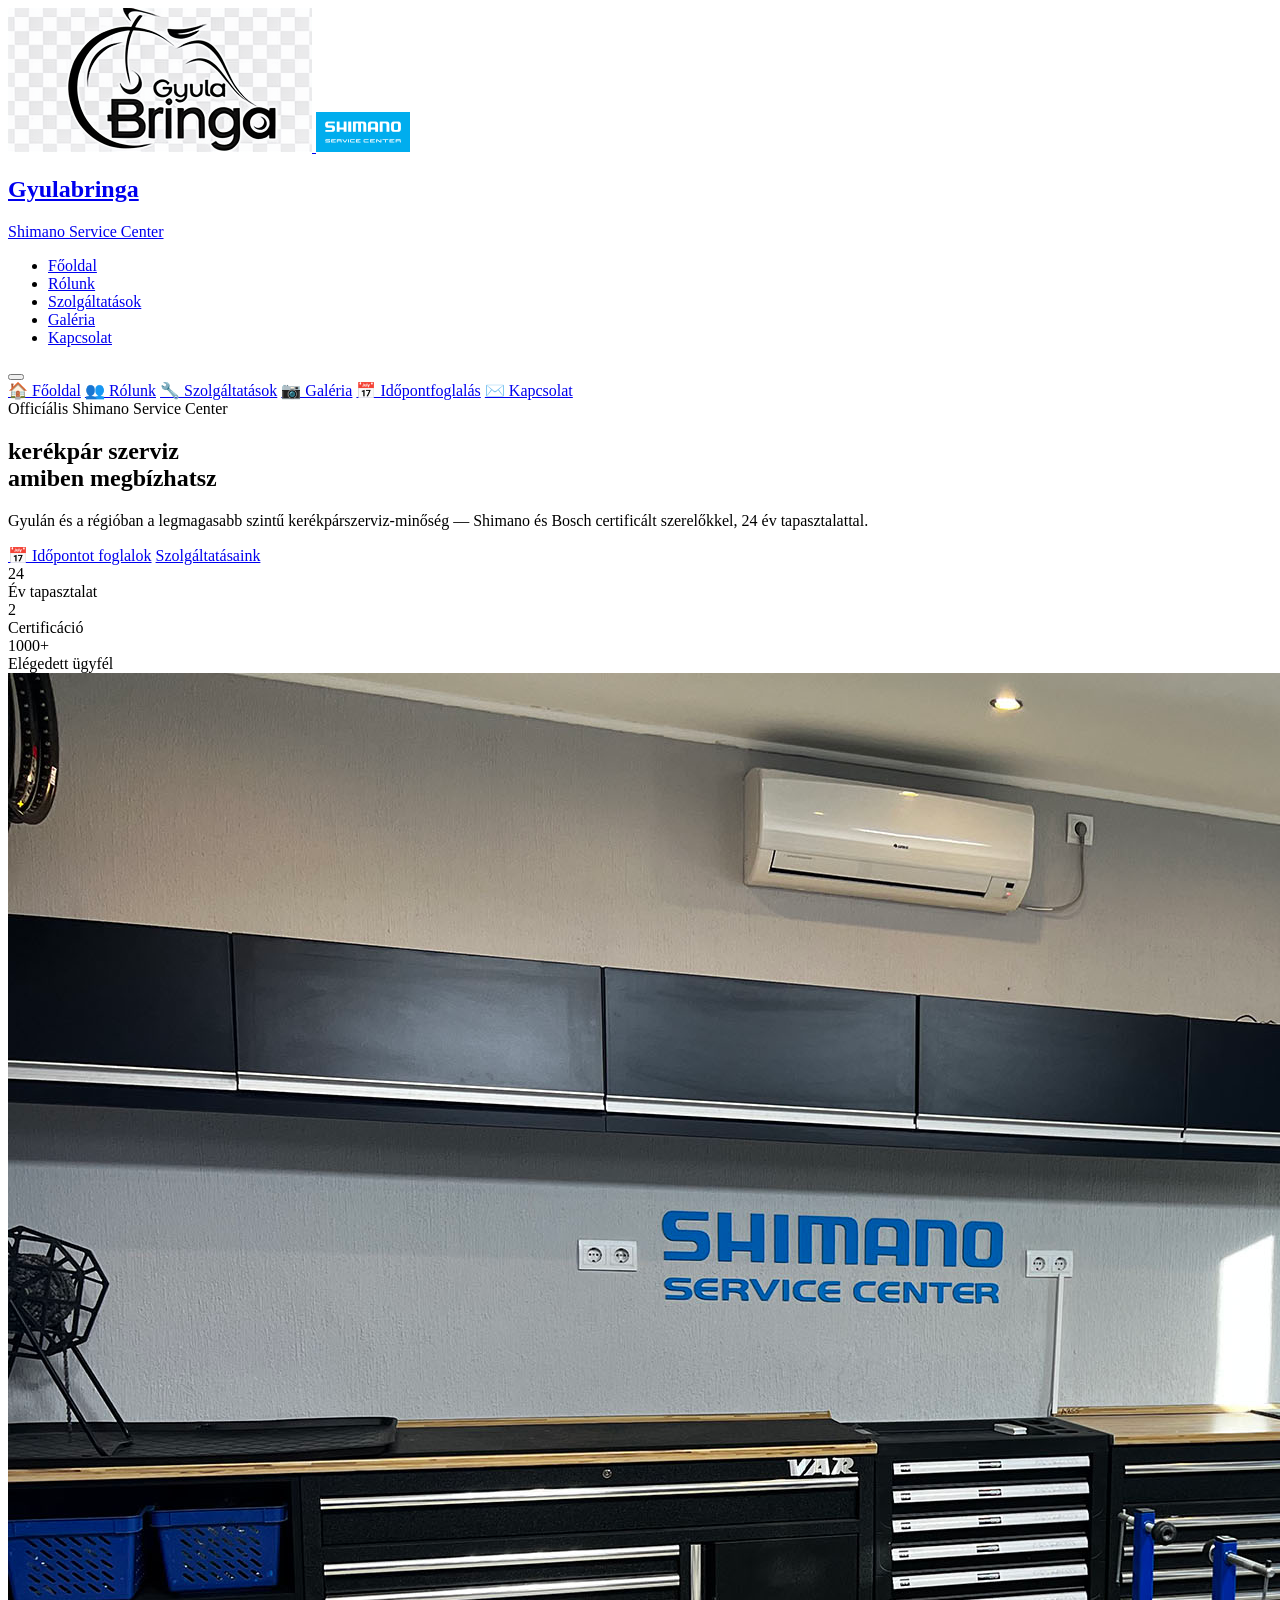
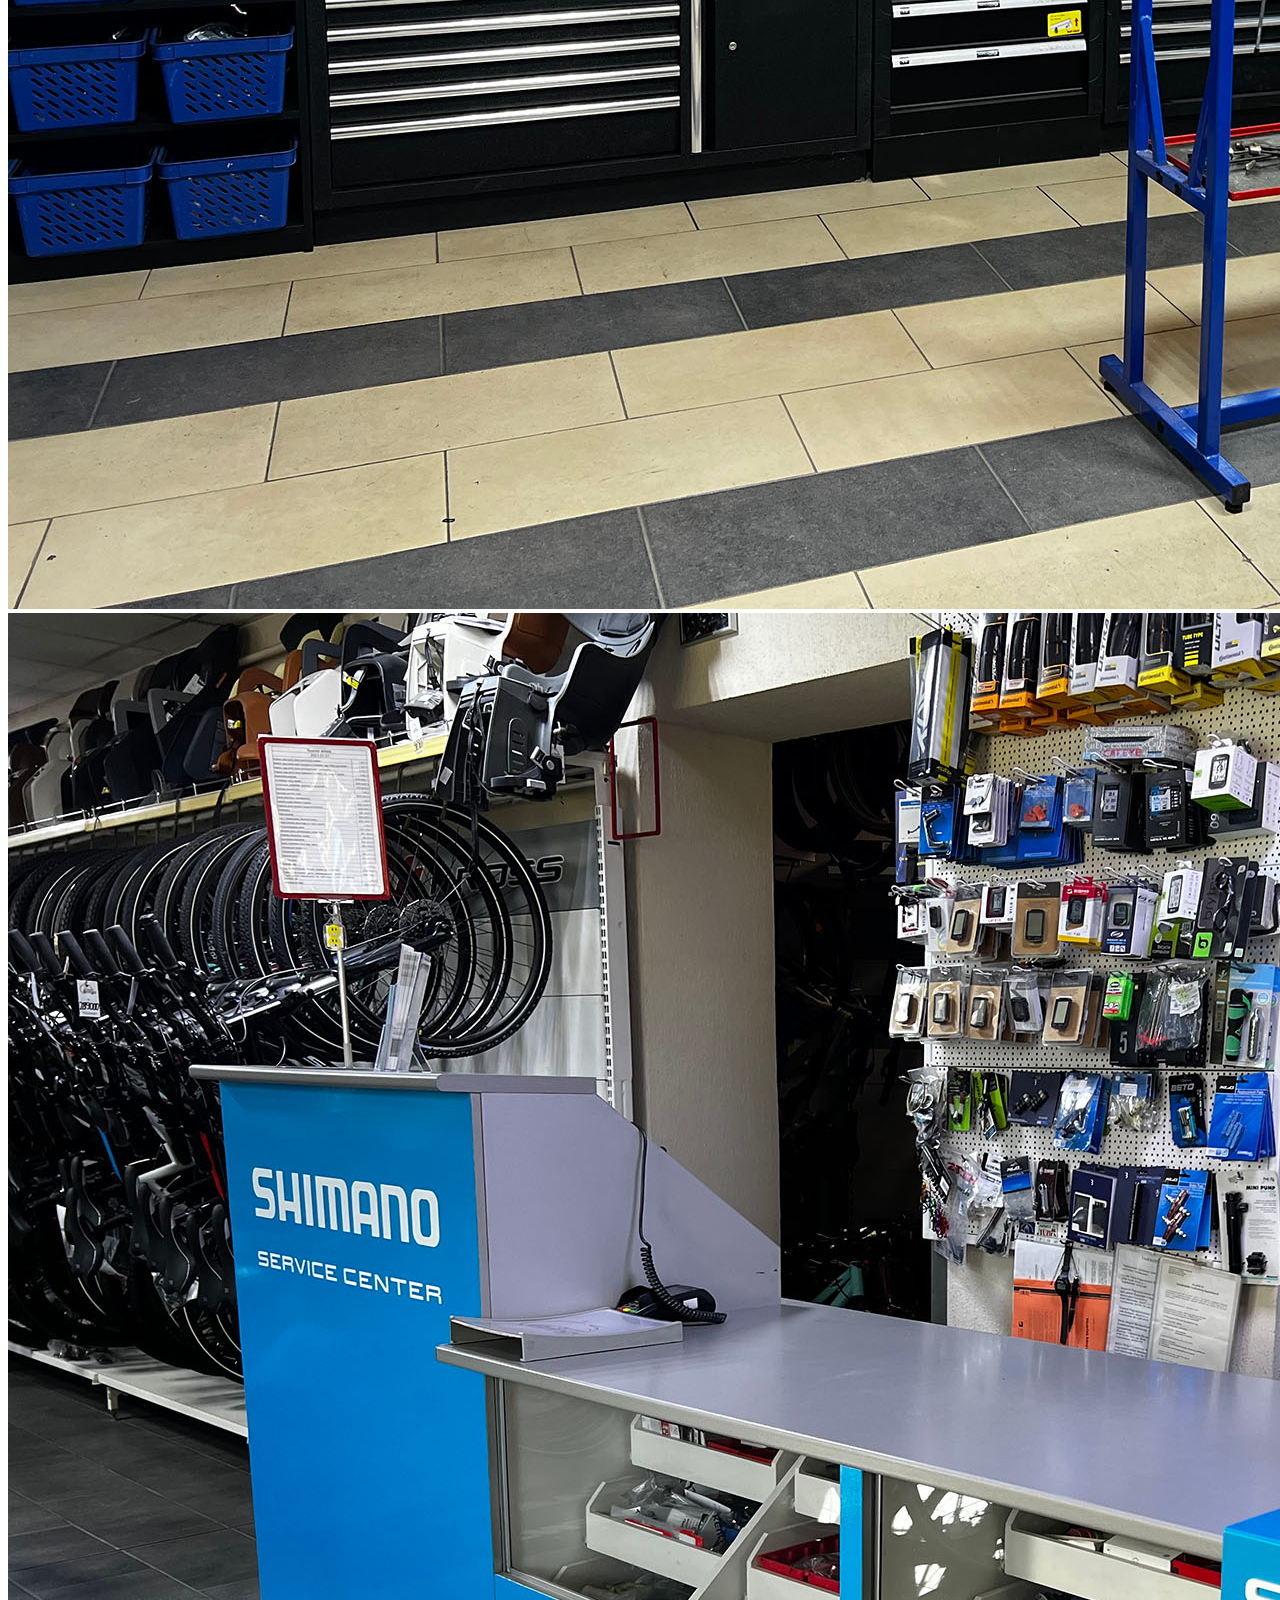
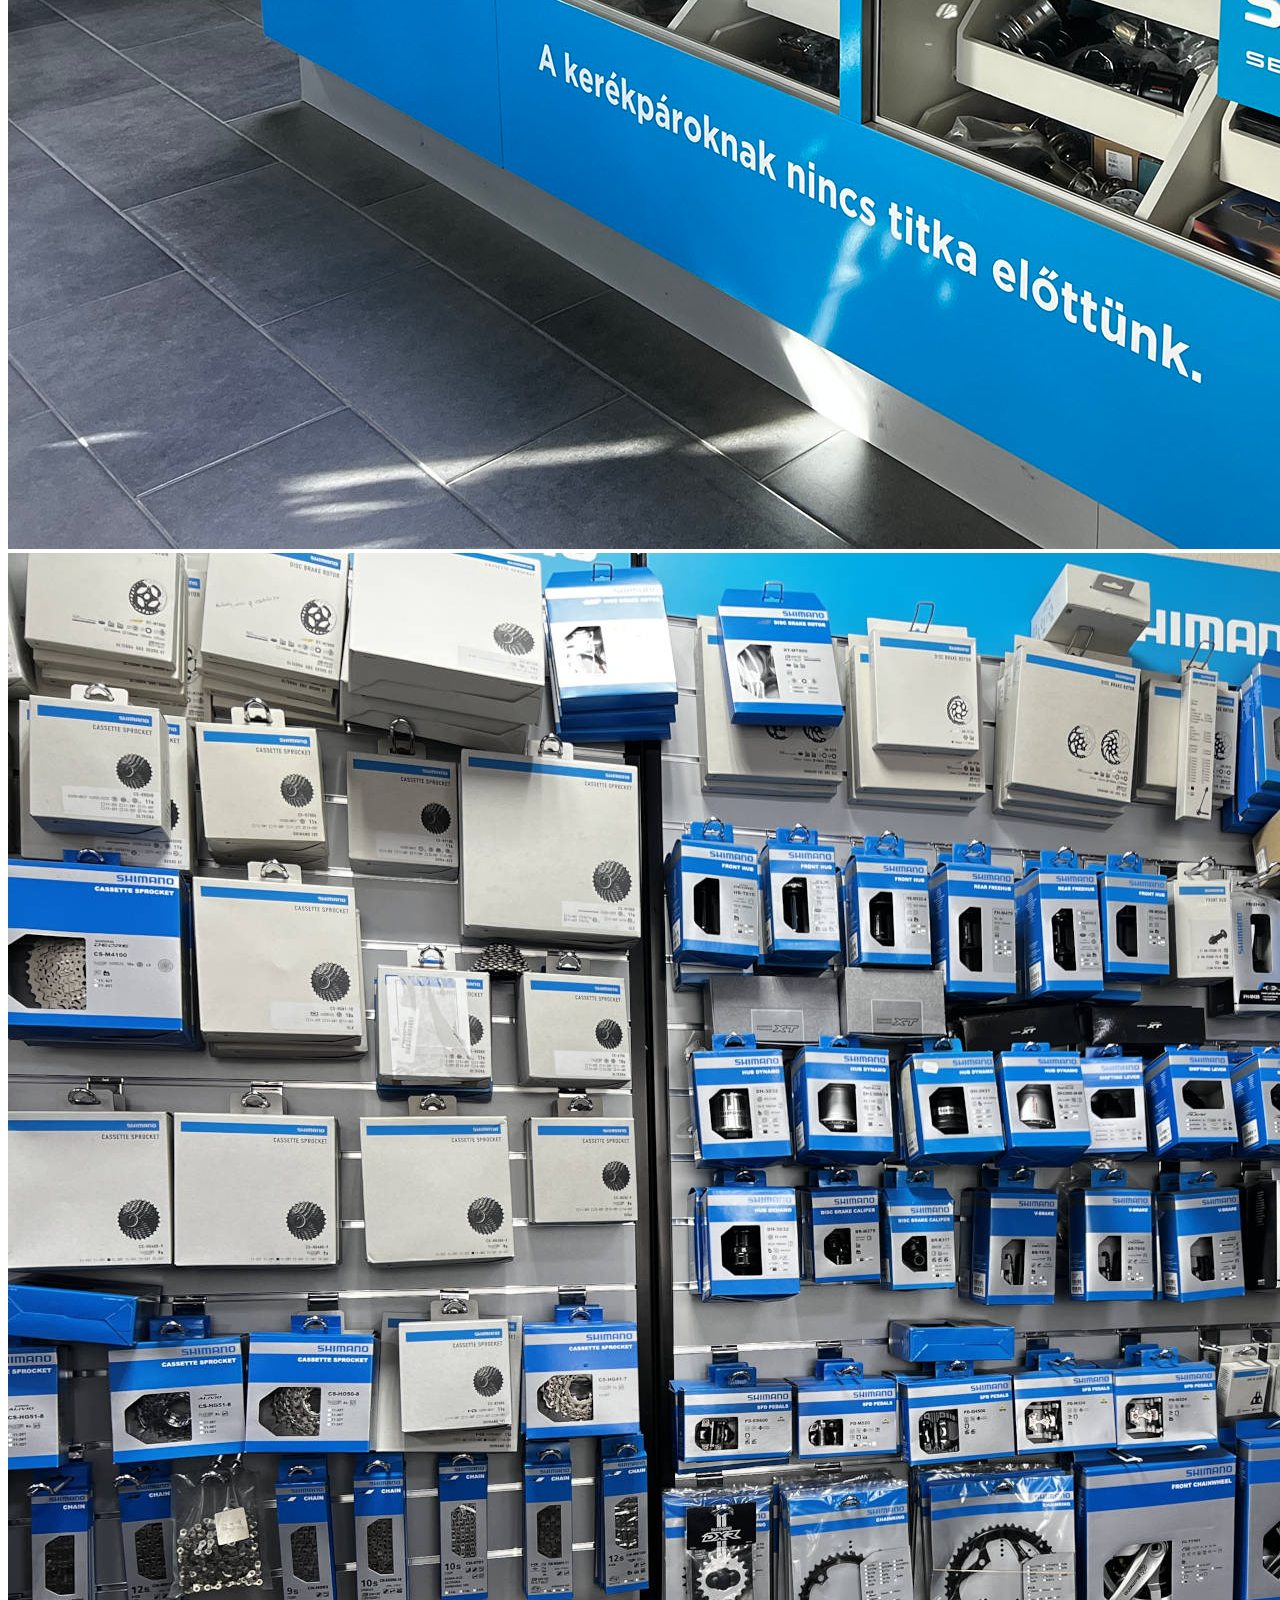
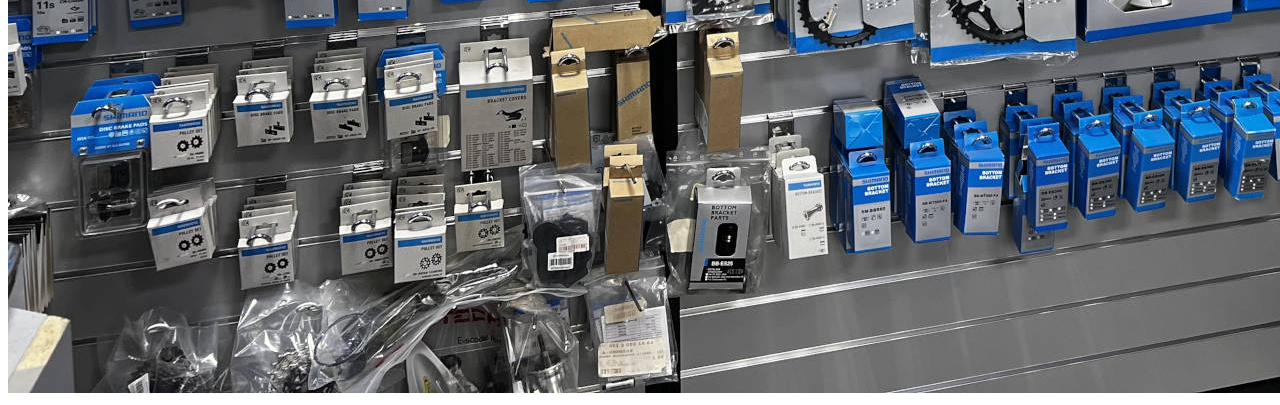
==== gyulabringa/index.html @ 87352075 "..." ====
<!DOCTYPE html>
<html lang="hu">
<head>
    <meta charset="UTF-8">
    <meta name="viewport" content="width=device-width, initial-scale=1.0">
    <meta name="description" content="GyulaBringa – Officíális Shimano Service Center Gyulán. Professzionális kerékpár szerviz, Bosch E-bike javítás, 24 év tapasztalattal.">
    <title>GyulaBringa - Shimano Service Center | Gyula</title>
    <link rel="stylesheet" href="css/style.css">
    <link rel="stylesheet" href="css/home.css"> 
</head>
<body data-page="fooldal">

  <!-- NAV -->
  <nav class="navbar">
    <div class="nav-inner">
      <a href="index.html" class="nav-logo">
        <div class="nav-logo-imgs">
          <img src="images/logo.png" alt="GyulaBringa logó">
          <img src="images/ssc_logo.png" alt="Shimano Service Center">
        </div>
        <div class="nav-logo-divider"></div>
        <div class="nav-logo-text">
          <h1>Gyulabringa</h1>
          <span>Shimano Service Center</span>
        </div>
      </a>
      <ul class="nav-links">
        <li><a href="index.html"          data-page="fooldal">Főoldal</a></li>
        <li><a href="pages/rolunk.html"   data-page="rolunk">Rólunk</a></li>
        <li><a href="pages/services.html" data-page="services">Szolgáltatások</a></li>
        <li><a href="pages/gallery.html"  data-page="gallery">Galéria</a></li>
        <li><a href="pages/contact.html"  data-page="contact" class="nav-cta">Kapcsolat</a></li>
      </ul>
      <button class="hamburger" id="hamburger" aria-label="Menü">
       <span></span><span></span><span></span>
      </button>
    </div>
  </nav>

  <div class="mobile-menu" id="mobile-menu">
    <a href="index.html"          data-page="fooldal">🏠 Főoldal</a>
    <a href="pages/rolunk.html"   data-page="rolunk">👥 Rólunk</a>
    <a href="pages/services.html" data-page="services">🔧 Szolgáltatások</a>
    <a href="pages/gallery.html"  data-page="gallery">📷 Galéria</a>
    <a href="pages/idopont.html"  data-page="idopont">📅 Időpontfoglalás</a>
    <a href="pages/contact.html"  data-page="contact">✉️ Kapcsolat</a>
  </div>

  <div class="page">

    <!-- HERO -->
    <section class="hero">
      <div class="hero-bg"></div>
      <div class="hero-overlay"></div>
      <div class="hero-inner">

        <div class="hero-left">
          <div class="hero-eyebrow">Officíális Shimano Service Center</div>
          <h1 class="hero-title">
            kerékpár szerviz<br>
            <span>amiben megbízhatsz</span>
          </h1>
          <p class="hero-desc">Gyulán és a régióban a legmagasabb szintű kerékpárszerviz-minőség 
            — Shimano és Bosch certificált szerelőkkel, 24 év tapasztalattal.
          </p>
          <div class="hero-btns">
          <a href="pages/idopont.html" class="btn btn-primary">📅 Időpontot foglalok</a>
          <a href="pages/services.html" class="btn btn-white">Szolgáltatásaink</a>
          </div>
          <div class="hero-stats">
            <div>
              <span class="hero-stat-n">24</span>
              <div class="hero-stat-1">Év tapasztalat</div>
            </div>
            <div>
              <span class="hero-stat-n">2</span>
              <div class="hero-stat-1">Certificáció</div>
            </div>
            <div>
              <span class="hero-stat-n">1000+</span>
              <div class="hero-stat-1">Elégedett ügyfél</div>
            </div>
          </div>
        </div>

        <div class="hero-right">
          <div class="hero-img-main">
            <img src="images/service_1.JPG" alt="Shimano Service Center műhely">
          </div>
          <div class="hero-img-row">
            <div class="hero-img-small">
              <img src="images/shop.JPG" alt="Shimano alkatrészfal">
            </div>
            <div class="hero-img-small">
              <img src="images/shimano_fal.JPG" alt="Shimano Service Center">
            </div>
          </div>
        </div>

      </div>
    </section>

    <!-- FUTÓ SZALAG -->
  </div>
    
</body>
</html>
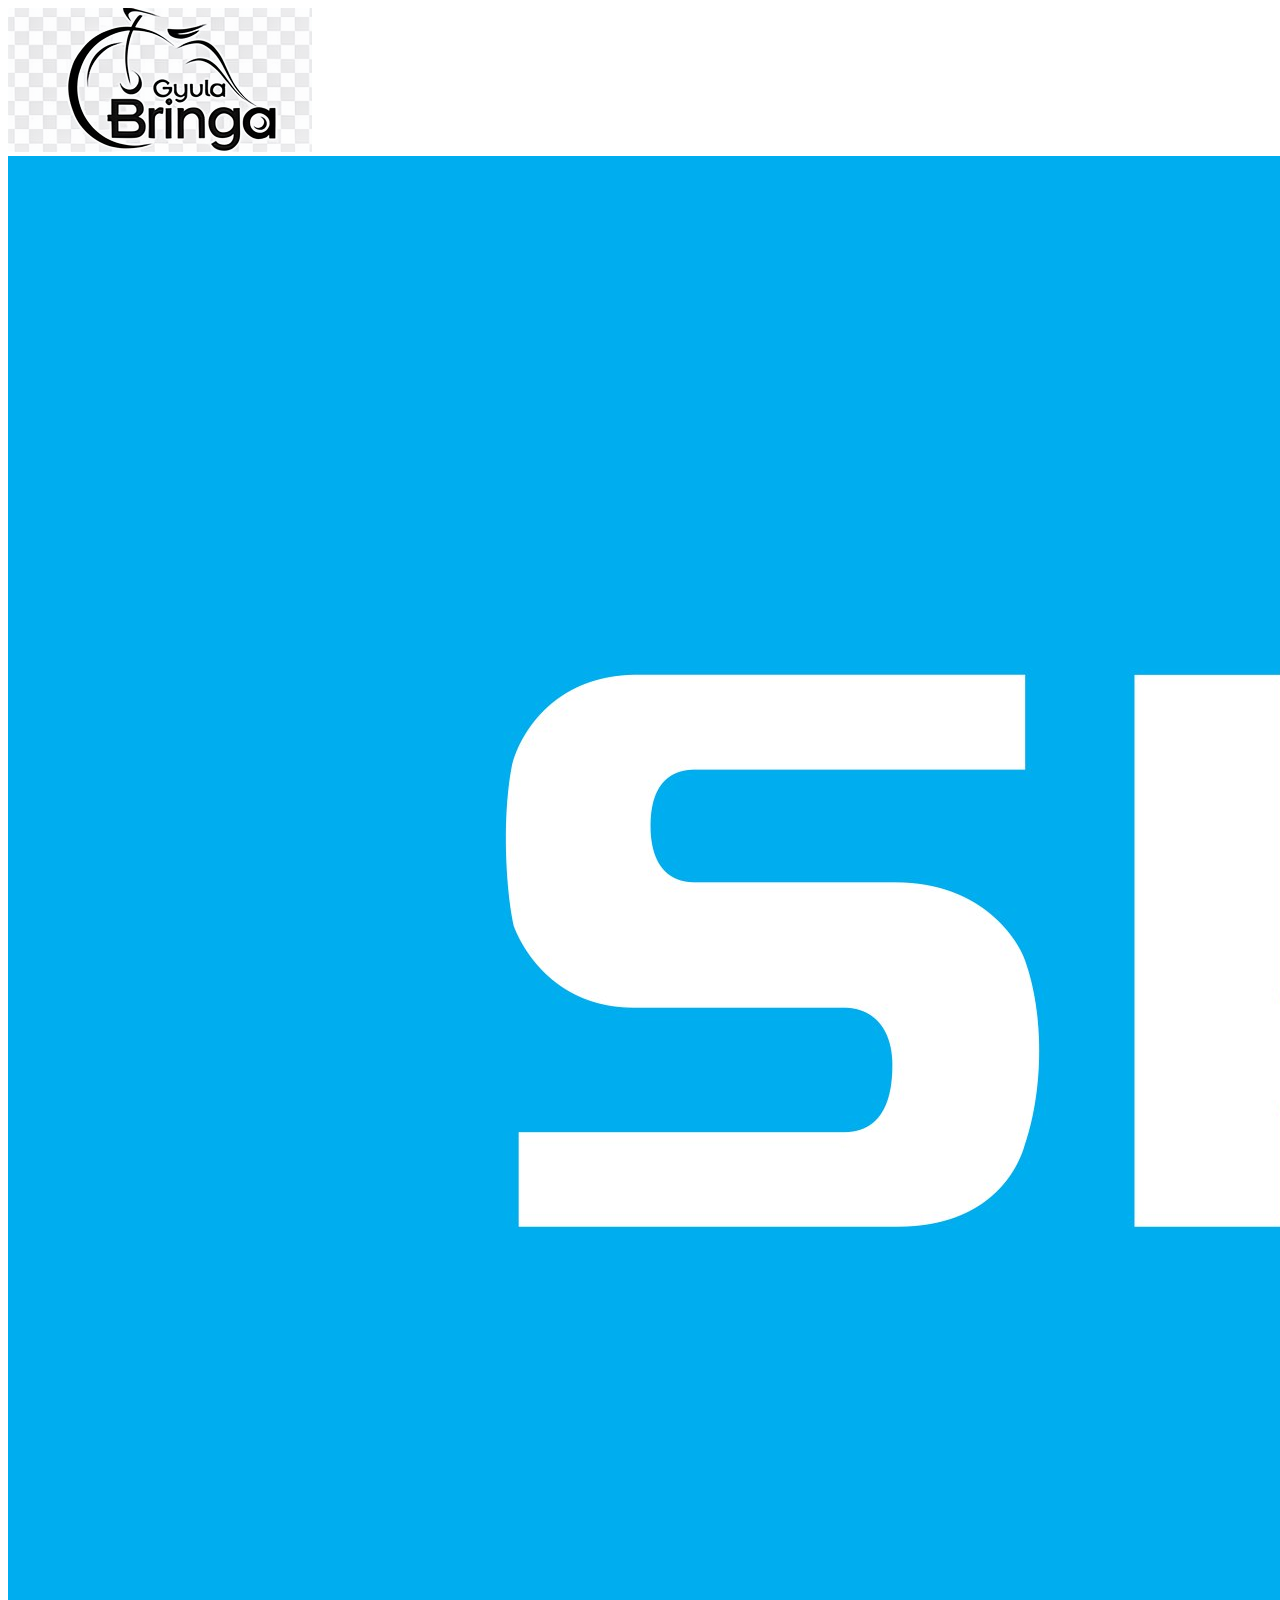
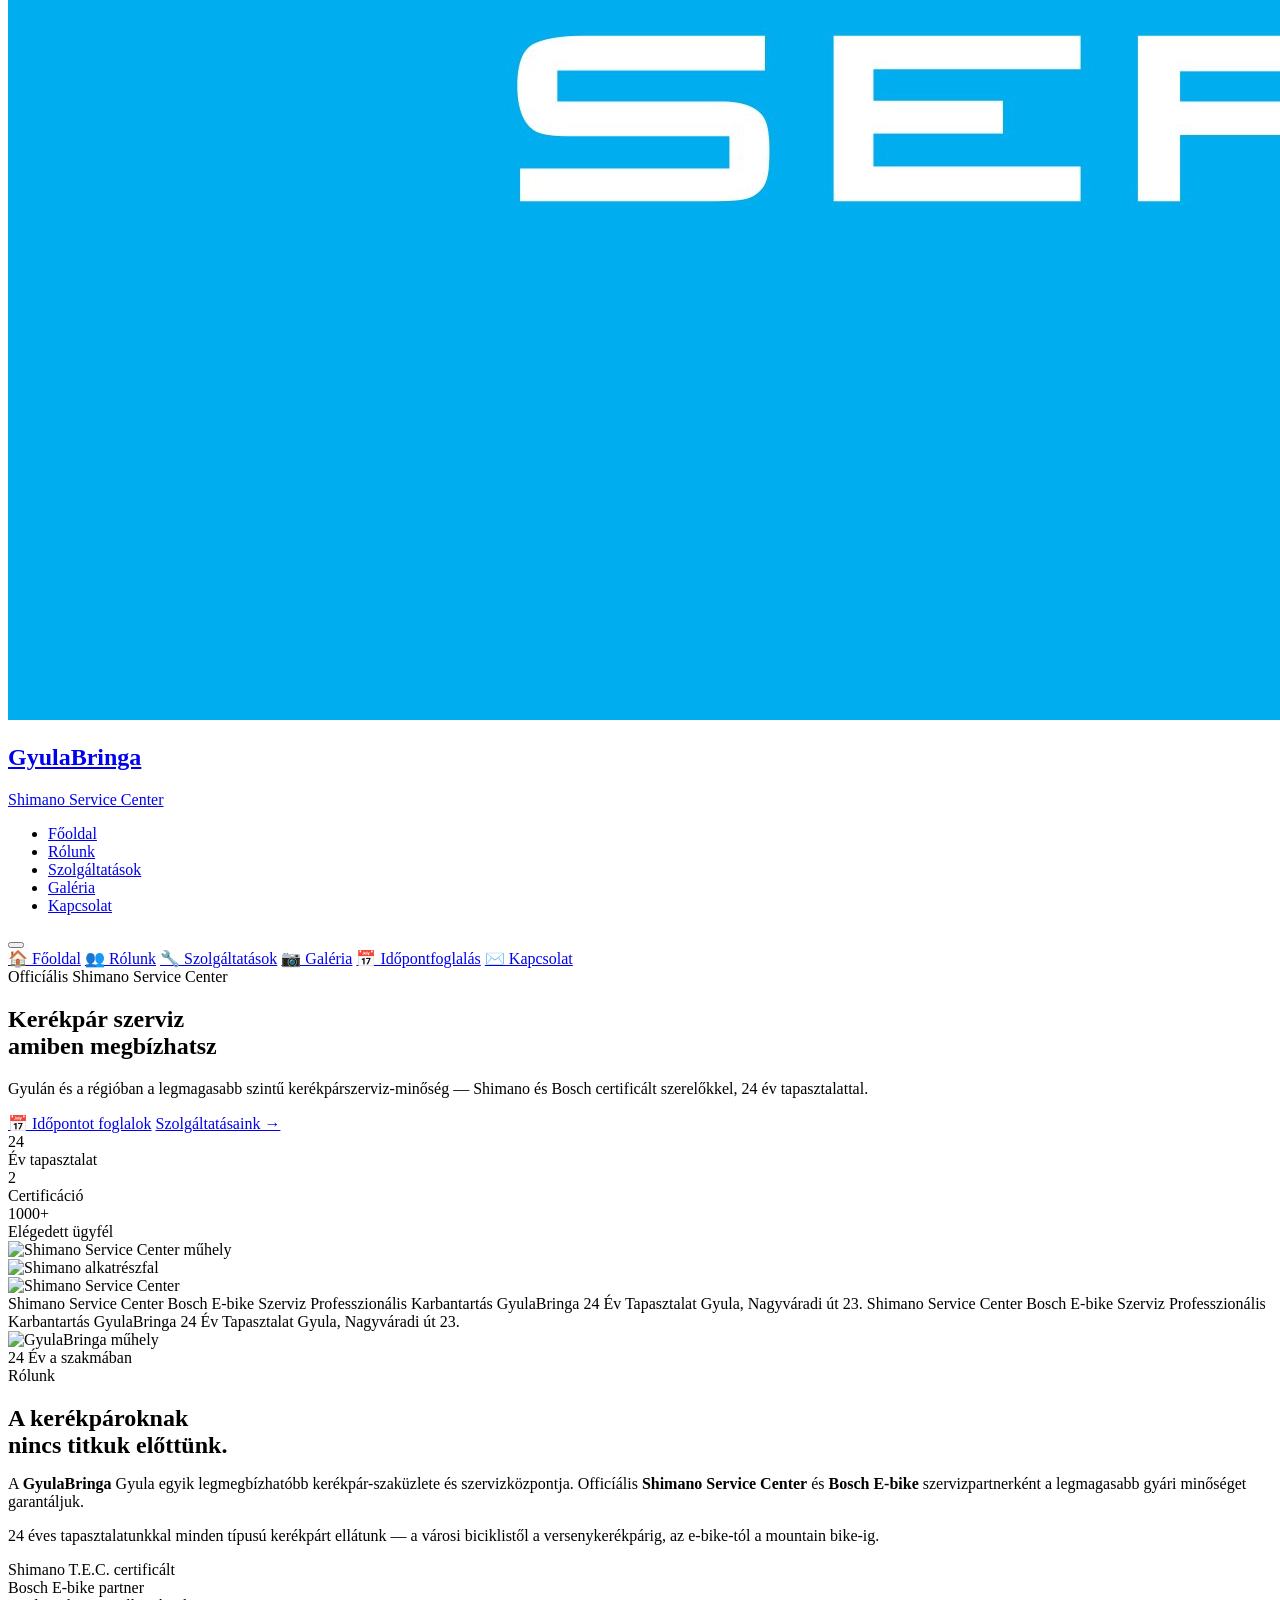
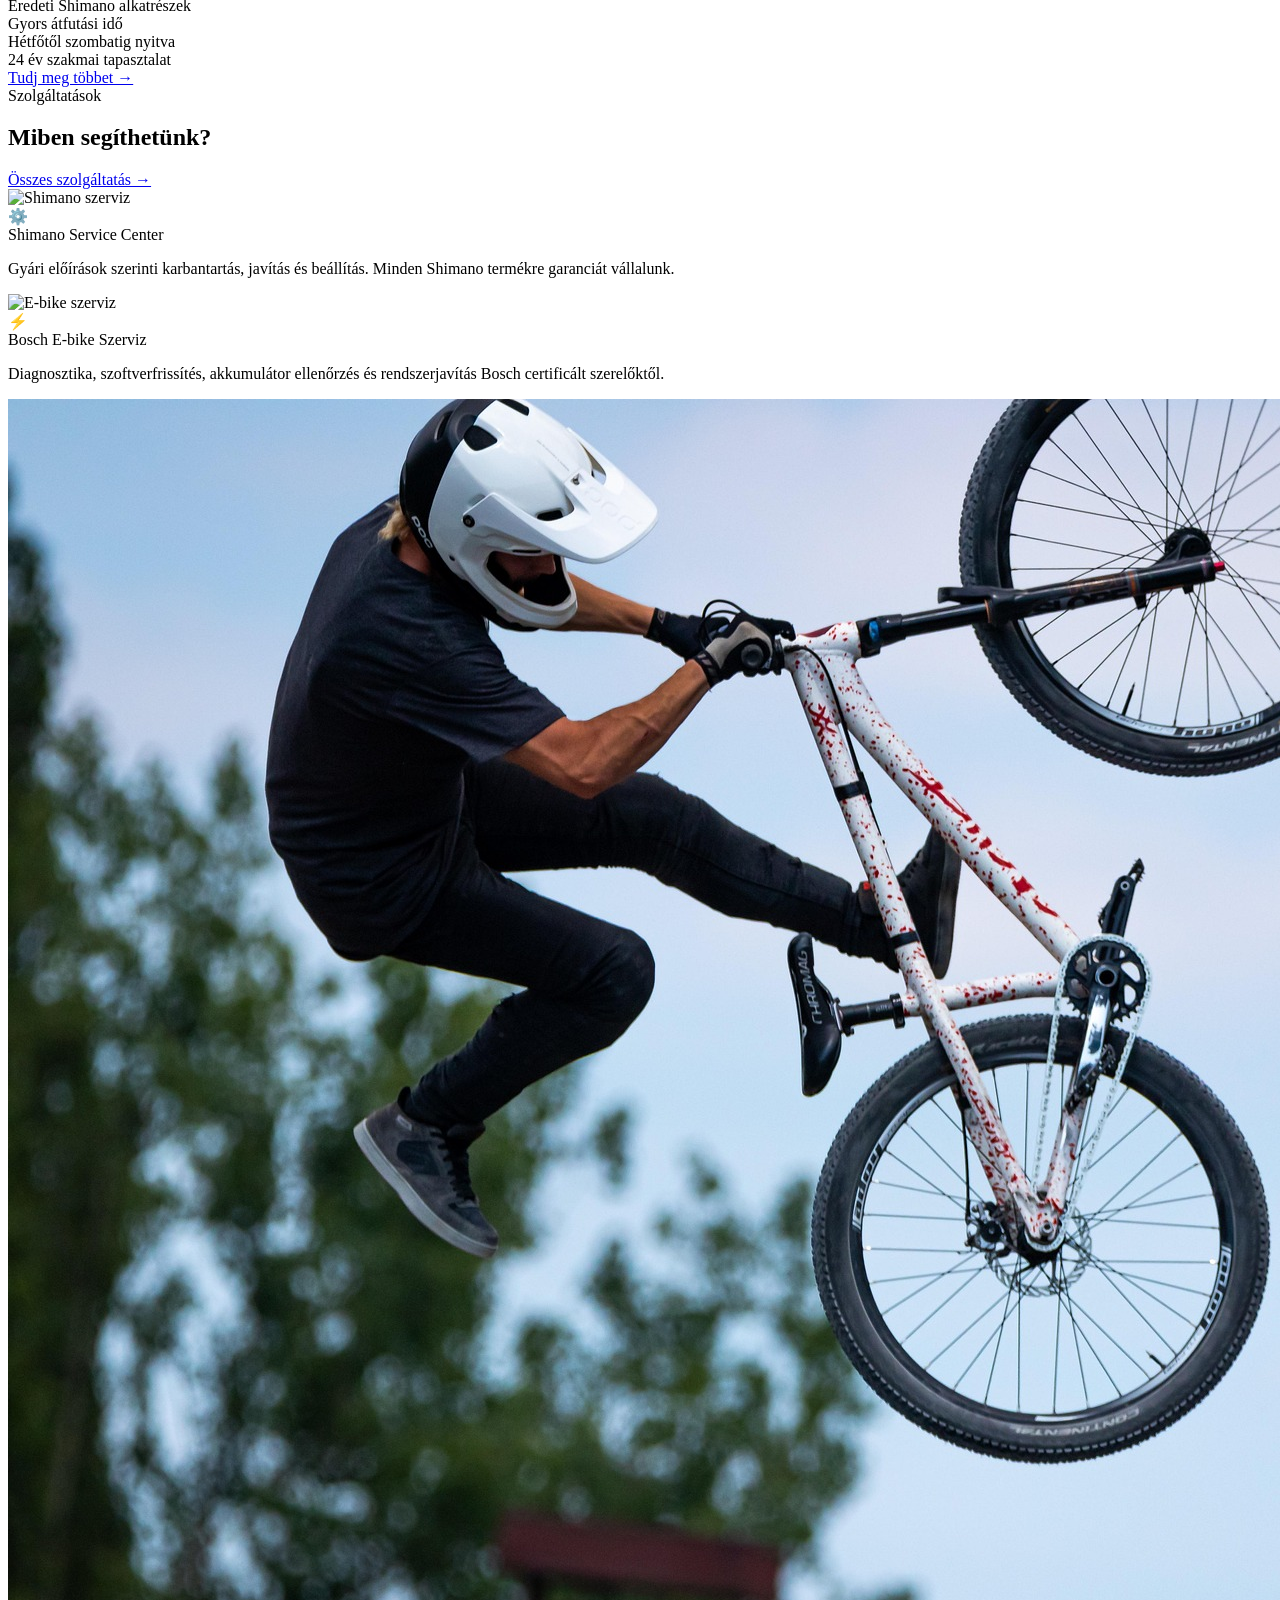
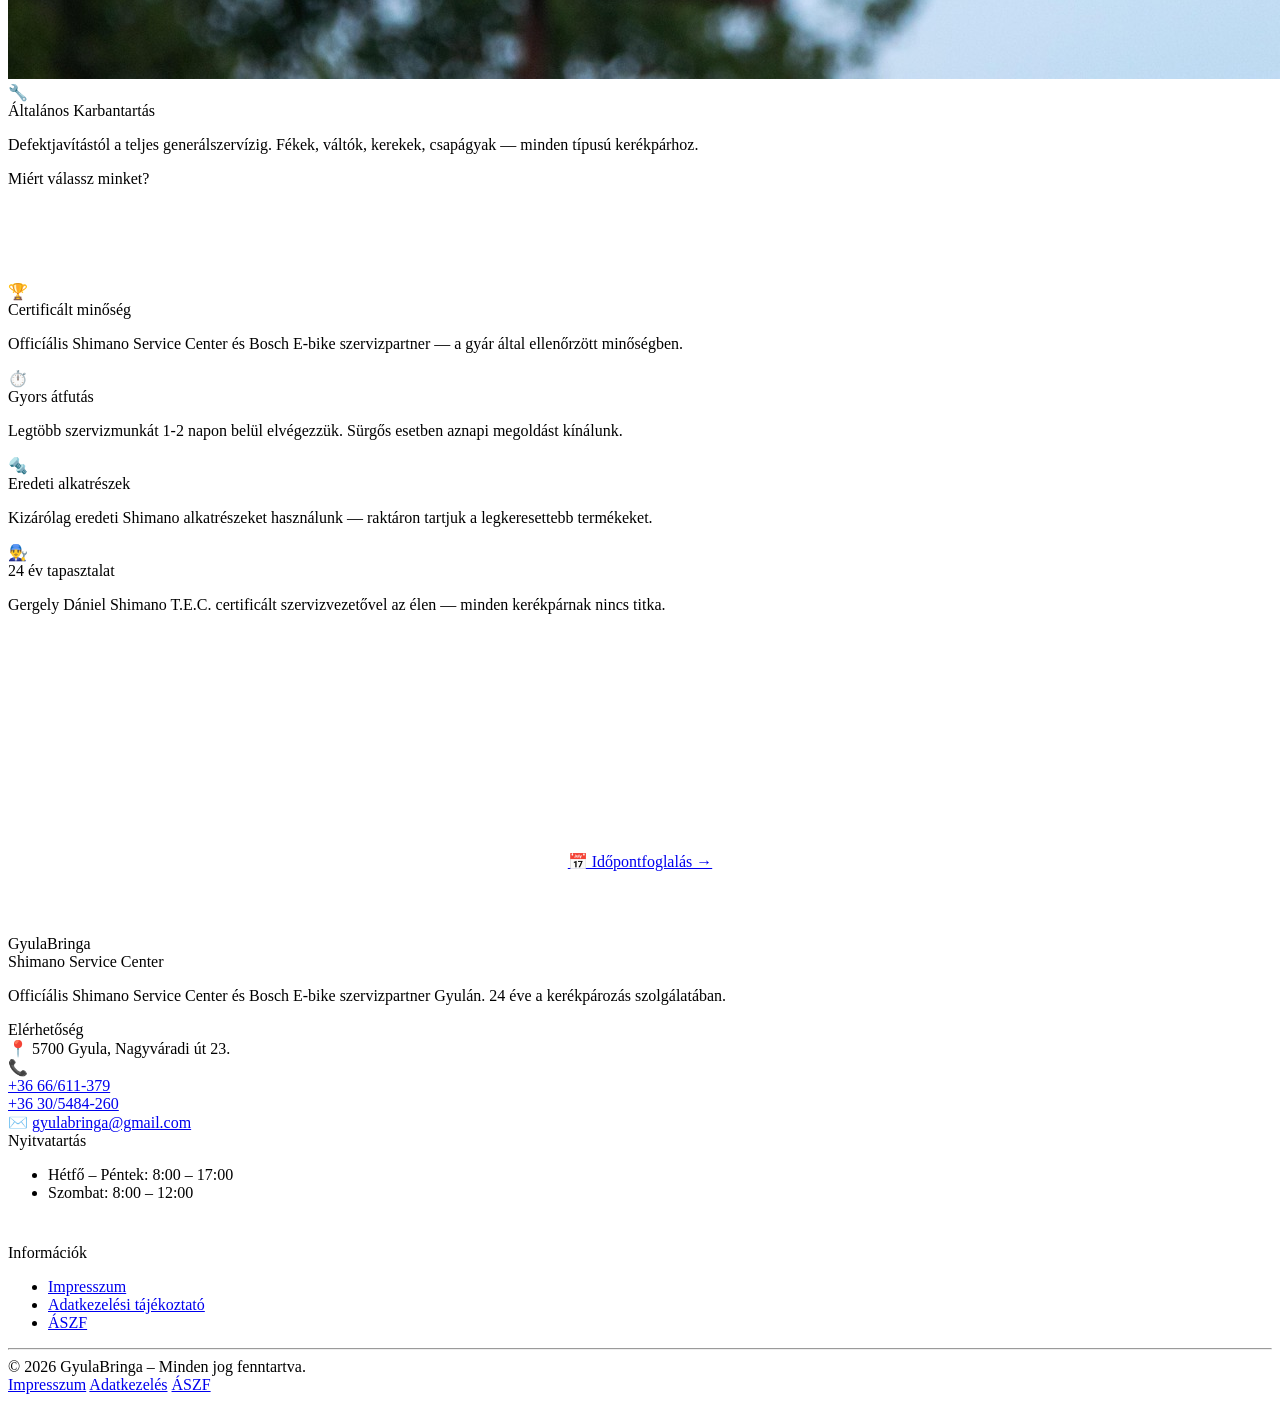
==== commit a9a70526: "..." ====
--- a/gyulabringa/index.html
+++ b/gyulabringa/index.html
@@ -1,12 +1,12 @@
 <!DOCTYPE html>
 <html lang="hu">
 <head>
-    <meta charset="UTF-8">
-    <meta name="viewport" content="width=device-width, initial-scale=1.0">
-    <meta name="description" content="GyulaBringa – Officíális Shimano Service Center Gyulán. Professzionális kerékpár szerviz, Bosch E-bike javítás, 24 év tapasztalattal.">
-    <title>GyulaBringa - Shimano Service Center | Gyula</title>
-    <link rel="stylesheet" href="css/style.css">
-    <link rel="stylesheet" href="css/home.css"> 
+  <meta charset="UTF-8">
+  <meta name="viewport" content="width=device-width, initial-scale=1.0">
+  <title>GyulaBringa – Shimano Service Center | Gyula</title>
+  <meta name="description" content="GyulaBringa – Officíális Shimano Service Center Gyulán. Professzionális kerékpár szerviz, Bosch E-bike javítás, 24 év tapasztalattal.">
+  <link rel="stylesheet" href="css/style.css">
+  <link rel="stylesheet" href="css/home.css">
 </head>
 <body data-page="fooldal">
 
@@ -20,7 +20,7 @@
         </div>
         <div class="nav-logo-divider"></div>
         <div class="nav-logo-text">
-          <h1>Gyulabringa</h1>
+          <h1>GyulaBringa</h1>
           <span>Shimano Service Center</span>
         </div>
       </a>
@@ -32,7 +32,7 @@
         <li><a href="pages/contact.html"  data-page="contact" class="nav-cta">Kapcsolat</a></li>
       </ul>
       <button class="hamburger" id="hamburger" aria-label="Menü">
-       <span></span><span></span><span></span>
+        <span></span><span></span><span></span>
       </button>
     </div>
   </nav>
@@ -57,42 +57,42 @@
         <div class="hero-left">
           <div class="hero-eyebrow">Officíális Shimano Service Center</div>
           <h1 class="hero-title">
-            kerékpár szerviz<br>
+            Kerékpár szerviz<br>
             <span>amiben megbízhatsz</span>
           </h1>
-          <p class="hero-desc">Gyulán és a régióban a legmagasabb szintű kerékpárszerviz-minőség 
-            — Shimano és Bosch certificált szerelőkkel, 24 év tapasztalattal.
+          <p class="hero-desc">
+            Gyulán és a régióban a legmagasabb szintű kerékpárszerviz-minőség — Shimano és Bosch certificált szerelőkkel, 24 év tapasztalattal.
           </p>
           <div class="hero-btns">
-          <a href="pages/idopont.html" class="btn btn-primary">📅 Időpontot foglalok</a>
-          <a href="pages/services.html" class="btn btn-white">Szolgáltatásaink</a>
+            <a href="pages/idopont.html" class="btn btn-primary">📅 Időpontot foglalok</a>
+            <a href="pages/services.html" class="btn btn-white">Szolgáltatásaink →</a>
           </div>
           <div class="hero-stats">
             <div>
               <span class="hero-stat-n">24</span>
-              <div class="hero-stat-1">Év tapasztalat</div>
+              <div class="hero-stat-l">Év tapasztalat</div>
             </div>
             <div>
               <span class="hero-stat-n">2</span>
-              <div class="hero-stat-1">Certificáció</div>
+              <div class="hero-stat-l">Certificáció</div>
             </div>
             <div>
               <span class="hero-stat-n">1000+</span>
-              <div class="hero-stat-1">Elégedett ügyfél</div>
+              <div class="hero-stat-l">Elégedett ügyfél</div>
             </div>
           </div>
         </div>
 
         <div class="hero-right">
           <div class="hero-img-main">
-            <img src="images/service_1.JPG" alt="Shimano Service Center műhely">
+            <img src="images/service_1.jpg" alt="Shimano Service Center műhely">
           </div>
           <div class="hero-img-row">
             <div class="hero-img-small">
-              <img src="images/shop.JPG" alt="Shimano alkatrészfal">
+              <img src="images/shop.jpg" alt="Shimano alkatrészfal">
             </div>
             <div class="hero-img-small">
-              <img src="images/shimano_fal.JPG" alt="Shimano Service Center">
+              <img src="images/shimano_fal.jpg" alt="Shimano Service Center">
             </div>
           </div>
         </div>
@@ -101,7 +101,201 @@
     </section>
 
     <!-- FUTÓ SZALAG -->
+    <div class="marquee-wrap">
+      <div class="marquee-track">
+        <span>Shimano Service Center</span>
+        <span>Bosch E-bike Szerviz</span>
+        <span>Professzionális Karbantartás</span>
+        <span>GyulaBringa</span>
+        <span>24 Év Tapasztalat</span>
+        <span>Gyula, Nagyváradi út 23.</span>
+        <span>Shimano Service Center</span>
+        <span>Bosch E-bike Szerviz</span>
+        <span>Professzionális Karbantartás</span>
+        <span>GyulaBringa</span>
+        <span>24 Év Tapasztalat</span>
+        <span>Gyula, Nagyváradi út 23.</span>
+      </div>
+    </div>
+
+    <!-- RÓLUNK PREVIEW -->
+    <section class="section about-preview">
+      <div class="section-inner">
+        <div class="about-grid">
+
+          <div class="about-img-wrap fade-in">
+            <div class="about-img-main">
+              <img src="images/shimano_fal.jpg" alt="GyulaBringa műhely">
+            </div>
+            <div class="about-badge">
+              <span class="about-badge-n">24</span>
+              <span class="about-badge-l">Év a szakmában</span>
+            </div>
+          </div>
+
+          <div class="fade-in delay-2">
+            <div class="section-label">Rólunk</div>
+            <h2 class="section-title" style="margin-bottom:1rem;">A kerékpároknak<br>nincs titkuk előttünk.</h2>
+            <div class="about-content">
+              <p>A <strong>GyulaBringa</strong> Gyula egyik legmegbízhatóbb kerékpár-szaküzlete és szervizközpontja. Officíális <strong>Shimano Service Center</strong> és <strong>Bosch E-bike</strong> szervizpartnerként a legmagasabb gyári minőséget garantáljuk.</p>
+              <p>24 éves tapasztalatunkkal minden típusú kerékpárt ellátunk — a városi biciklistől a versenykerékpárig, az e-bike-tól a mountain bike-ig.</p>
+            </div>
+            <div class="about-features">
+              <div class="about-feature">Shimano T.E.C. certificált</div>
+              <div class="about-feature">Bosch E-bike partner</div>
+              <div class="about-feature">Eredeti Shimano alkatrészek</div>
+              <div class="about-feature">Gyors átfutási idő</div>
+              <div class="about-feature">Hétfőtől szombatig nyitva</div>
+              <div class="about-feature">24 év szakmai tapasztalat</div>
+            </div>
+            <a href="pages/rolunk.html" class="btn btn-primary">Tudj meg többet →</a>
+          </div>
+
+        </div>
+      </div>
+    </section>
+
+    <!-- SZOLGÁLTATÁSOK PREVIEW -->
+    <section class="section services-preview">
+      <div class="section-inner">
+        <div class="services-head">
+          <div>
+            <div class="section-label">Szolgáltatások</div>
+            <h2 class="section-title">Miben segíthetünk?</h2>
+          </div>
+          <a href="pages/services.html" class="btn btn-outline">Összes szolgáltatás →</a>
+        </div>
+        <div class="services-grid">
+          <div class="service-card fade-in">
+            <div class="service-card-img">
+              <img src="images/service_1.jpg" alt="Shimano szerviz">
+              <div class="service-card-img-overlay"></div>
+            </div>
+            <div class="service-card-body">
+              <div class="service-card-icon">⚙️</div>
+              <div class="service-card-title">Shimano Service Center</div>
+              <p class="service-card-desc">Gyári előírások szerinti karbantartás, javítás és beállítás. Minden Shimano termékre garanciát vállalunk.</p>
+            </div>
+          </div>
+          <div class="service-card fade-in delay-1">
+            <div class="service-card-img">
+              <img src="images/shop.jpg" alt="E-bike szerviz">
+              <div class="service-card-img-overlay"></div>
+            </div>
+            <div class="service-card-body">
+              <div class="service-card-icon">⚡</div>
+              <div class="service-card-title">Bosch E-bike Szerviz</div>
+              <p class="service-card-desc">Diagnosztika, szoftverfrissítés, akkumulátor ellenőrzés és rendszerjavítás Bosch certificált szerelőktől.</p>
+            </div>
+          </div>
+          <div class="service-card fade-in delay-2">
+            <div class="service-card-img">
+              <img src="images/mtb.jpg" alt="Általános szerviz">
+              <div class="service-card-img-overlay"></div>
+            </div>
+            <div class="service-card-body">
+              <div class="service-card-icon">🔧</div>
+              <div class="service-card-title">Általános Karbantartás</div>
+              <p class="service-card-desc">Defektjavítástól a teljes generálszervízig. Fékek, váltók, kerekek, csapágyak — minden típusú kerékpárhoz.</p>
+            </div>
+          </div>
+        </div>
+      </div>
+    </section>
+
+    <!-- MIÉRT MI -->
+    <section class="section why-us">
+      <div class="section-inner why-inner">
+        <div class="section-label">Miért válassz minket?</div>
+        <h2 class="section-title" style="color:#fff;">Professzionalizmus<br>minden szinten.</h2>
+        <div class="why-grid">
+          <div class="why-card fade-in">
+            <span class="why-ico">🏆</span>
+            <div class="why-title">Certificált minőség</div>
+            <p class="why-desc">Officíális Shimano Service Center és Bosch E-bike szervizpartner — a gyár által ellenőrzött minőségben.</p>
+          </div>
+          <div class="why-card fade-in delay-1">
+            <span class="why-ico">⏱️</span>
+            <div class="why-title">Gyors átfutás</div>
+            <p class="why-desc">Legtöbb szervizmunkát 1-2 napon belül elvégezzük. Sürgős esetben aznapi megoldást kínálunk.</p>
+          </div>
+          <div class="why-card fade-in delay-2">
+            <span class="why-ico">🔩</span>
+            <div class="why-title">Eredeti alkatrészek</div>
+            <p class="why-desc">Kizárólag eredeti Shimano alkatrészeket használunk — raktáron tartjuk a legkeresettebb termékeket.</p>
+          </div>
+          <div class="why-card fade-in delay-3">
+            <span class="why-ico">👨‍🔧</span>
+            <div class="why-title">24 év tapasztalat</div>
+            <p class="why-desc">Gergely Dániel Shimano T.E.C. certificált szervizvezetővel az élen — minden kerékpárnak nincs titka.</p>
+          </div>
+        </div>
+      </div>
+    </section>
+
+    <!-- CTA BANNER -->
+    <section style="background:var(--shimano);padding:4rem clamp(1.5rem,4vw,2.5rem);text-align:center;">
+      <div style="max-width:700px;margin:0 auto;">
+        <h2 style="font-family:var(--font-display);font-size:clamp(1.8rem,4vw,2.8rem);font-weight:900;color:#fff;text-transform:uppercase;margin-bottom:1rem;">Foglalj időpontot online!</h2>
+        <p style="color:rgba(255,255,255,.85);font-size:1.05rem;margin-bottom:2rem;">Gyorsan, egyszerűen — válassz szabad időpontot és mi elvégezzük a többit.</p>
+        <a href="pages/idopont.html" class="btn btn-white">📅 Időpontfoglalás →</a>
+      </div>
+    </section>
+
   </div>
-    
+
+  <!-- FOOTER -->
+  <footer>
+    <div class="footer-inner">
+      <div>
+        <div class="footer-logo">Gyula<span>Bringa</span></div>
+        <div class="footer-logo-sub">Shimano Service Center</div>
+        <p class="footer-desc">Officíális Shimano Service Center és Bosch E-bike szervizpartner Gyulán. 24 éve a kerékpározás szolgálatában.</p>
+      </div>
+      <div>
+        <div class="footer-title">Elérhetőség</div>
+        <div class="footer-contact-item">
+          <span class="footer-contact-ico">📍</span>
+          <span>5700 Gyula, Nagyváradi út 23.</span>
+        </div>
+        <div class="footer-contact-item">
+          <span class="footer-contact-ico">📞</span>
+          <div>
+            <a href="tel:+3666611379">+36 66/611-379</a><br>
+            <a href="tel:+36305484260">+36 30/5484-260</a>
+          </div>
+        </div>
+        <div class="footer-contact-item">
+          <span class="footer-contact-ico">✉️</span>
+          <a href="mailto:gyulabringa@gmail.com">gyulabringa@gmail.com</a>
+        </div>
+      </div>
+      <div>
+        <div class="footer-title">Nyitvatartás</div>
+        <ul class="footer-list">
+          <li>Hétfő – Péntek: 8:00 – 17:00</li>
+          <li>Szombat: 8:00 – 12:00</li>
+          <li style="color:rgba(255,255,255,.4);">Vasárnap: Zárva</li>
+        </ul>
+        <div class="footer-title" style="margin-top:1.5rem;">Információk</div>
+        <ul class="footer-list">
+          <li><a href="pages/impresszum.html">Impresszum</a></li>
+          <li><a href="pages/adatkezeles.html">Adatkezelési tájékoztató</a></li>
+          <li><a href="pages/aszf.html">ÁSZF</a></li>
+        </ul>
+      </div>
+    </div>
+    <hr class="footer-divider">
+    <div class="footer-bottom">
+      <span>© 2026 GyulaBringa – Minden jog fenntartva.</span>
+      <div class="footer-bottom-links">
+        <a href="pages/impresszum.html">Impresszum</a>
+        <a href="pages/adatkezeles.html">Adatkezelés</a>
+        <a href="pages/aszf.html">ÁSZF</a>
+      </div>
+    </div>
+  </footer>
+
+  <script src="js/main.js"></script>
 </body>
 </html>
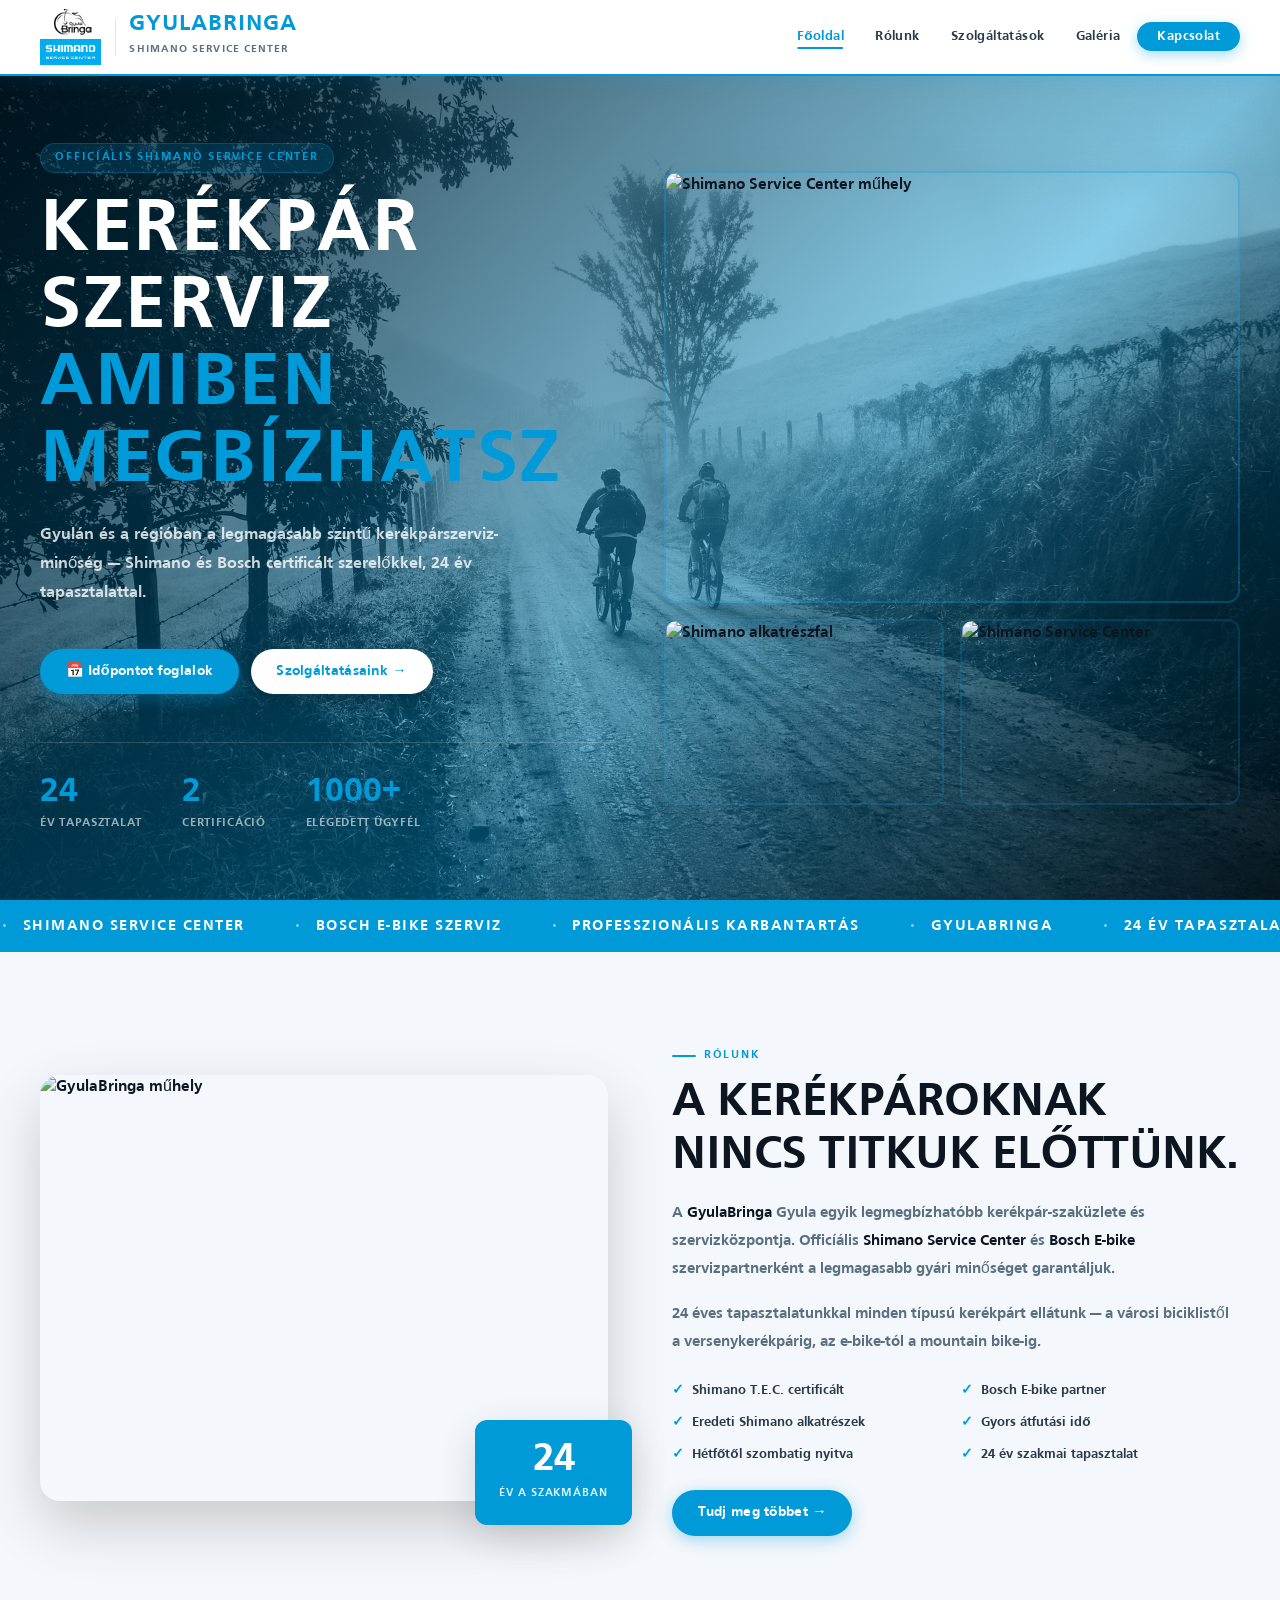
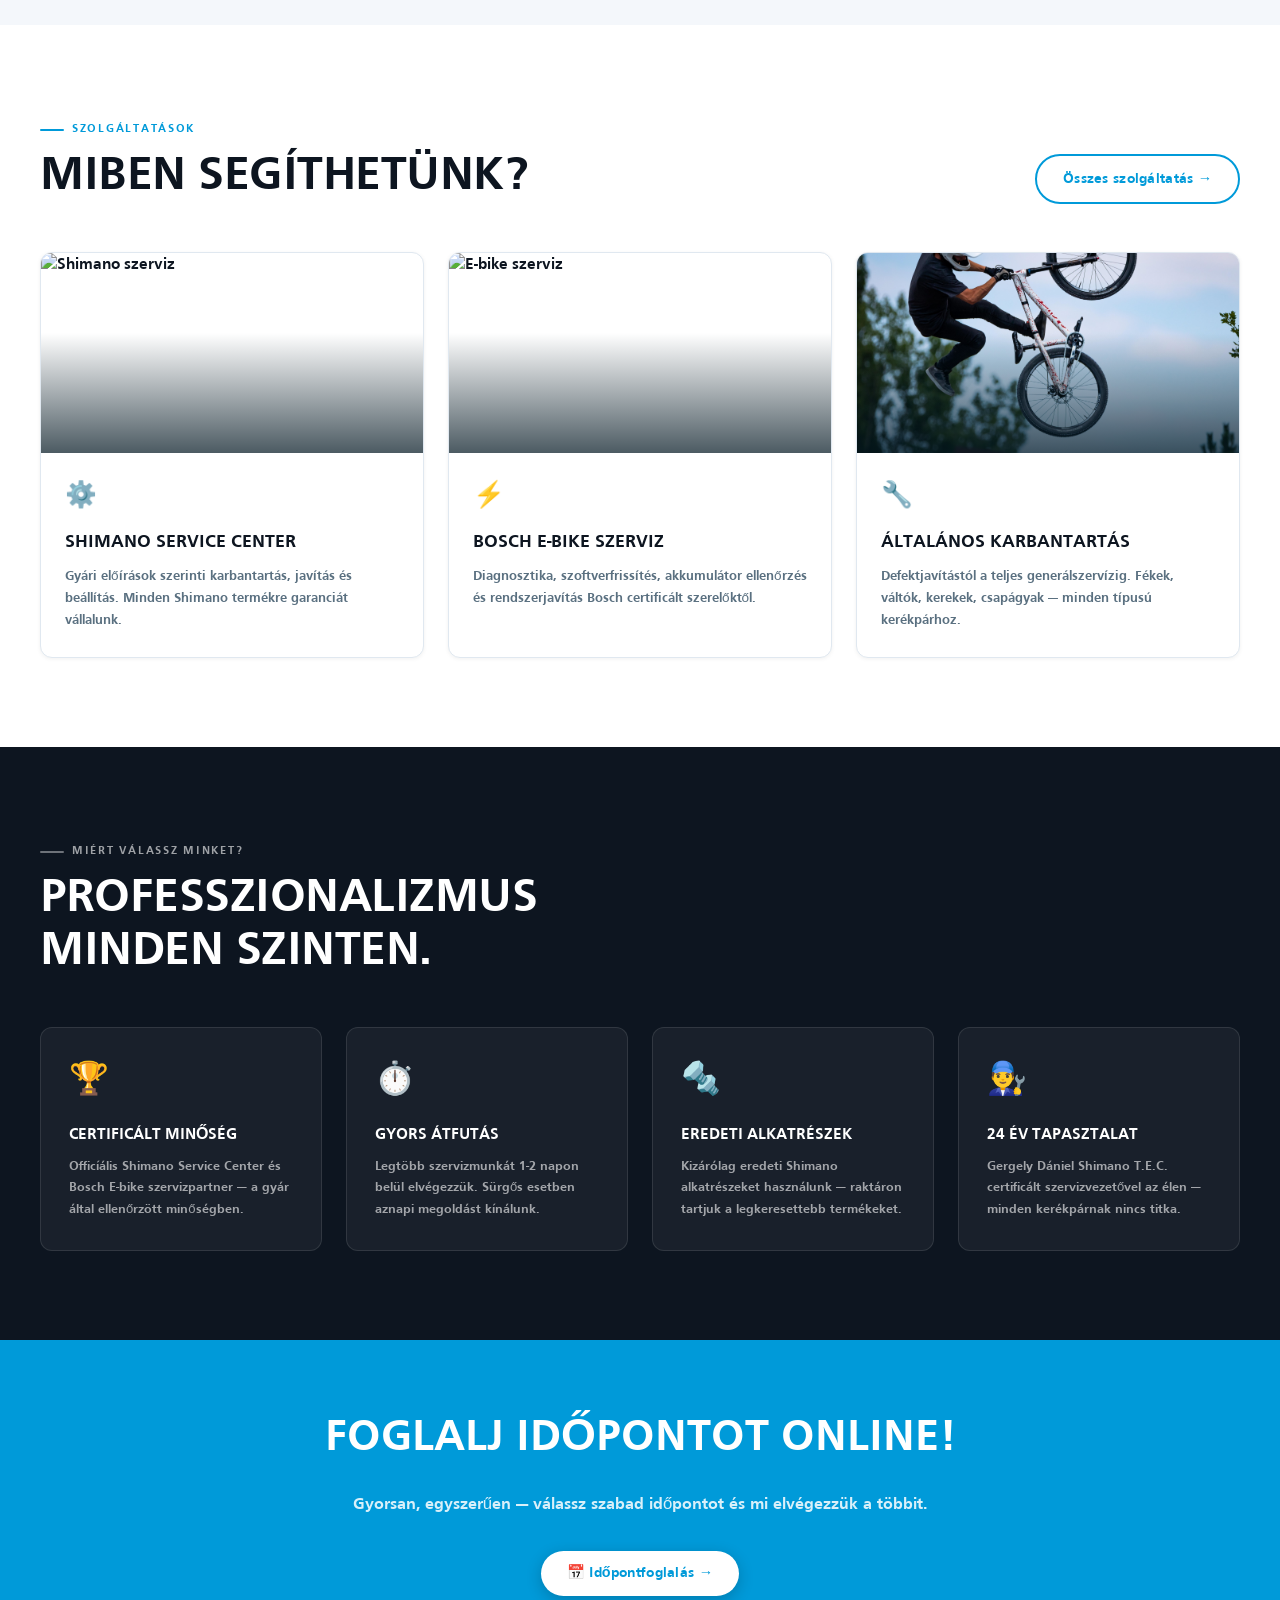
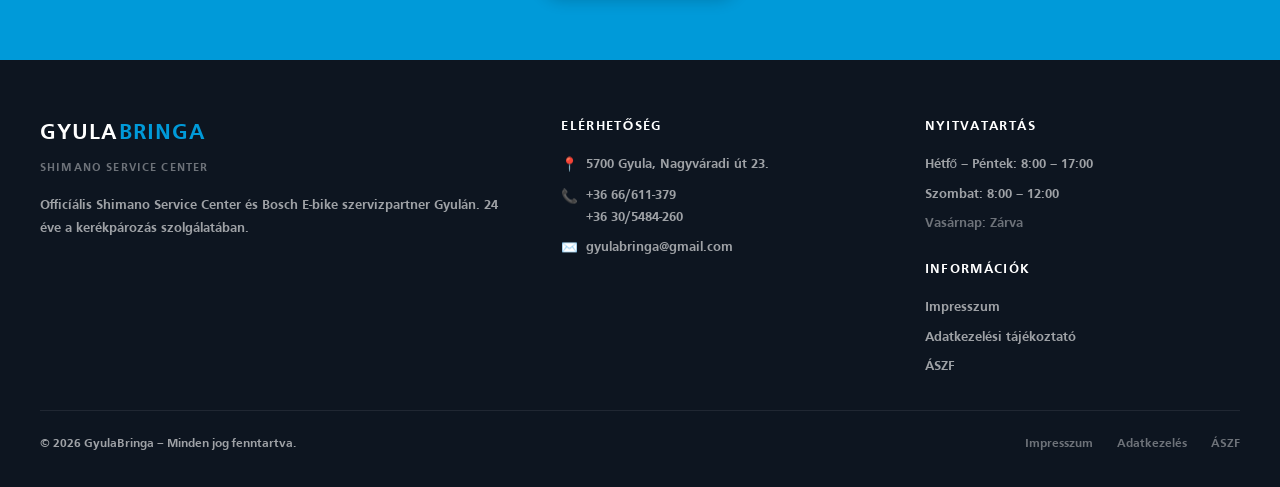
==== commit f3317a96: "..." ====
--- a/gyulabringa/index.html
+++ b/gyulabringa/index.html
@@ -7,6 +7,8 @@
   <meta name="description" content="GyulaBringa – Officíális Shimano Service Center Gyulán. Professzionális kerékpár szerviz, Bosch E-bike javítás, 24 év tapasztalattal.">
   <link rel="stylesheet" href="css/style.css">
   <link rel="stylesheet" href="css/home.css">
+  <link rel="icon" type="image/svg+xml" href="favicon.svg">
+  <link rel="icon" type="image/x-icon" href="favicon.ico">
 </head>
 <body data-page="fooldal">
 
--- a/gyulabringa/css/style.css
+++ b/gyulabringa/css/style.css
@@ -0,0 +1,358 @@
+/* ═══════════════════════════════════════════
+   GyulaBringa · style.css
+   Shimano Service Center – fehér/kék, professzionális
+   ═══════════════════════════════════════════ */
+
+/* Google Fonts – Nunito Sans (csak Ő ő Ű ű karakterekhez) */
+@import url('https://fonts.googleapis.com/css2?family=Nunito+Sans:wght@300;400;600;700;800;900&display=swap');
+
+/* Frutiger – Shimano hivatalos betűtípus (latin karakterek) */
+@font-face {
+  font-family: 'Frutiger';
+  src: url('../fonts/Frutiger.ttf') format('truetype');
+  font-weight: 300 400;
+  font-style: normal;
+  font-display: swap;
+  unicode-range: U+0000-014F, U+0152-016F, U+0172-FFFF;
+}
+@font-face {
+  font-family: 'Frutiger';
+  src: url('../fonts/Frutiger_bold.ttf') format('truetype');
+  font-weight: 600 700 800 900;
+  font-style: normal;
+  font-display: swap;
+  unicode-range: U+0000-014F, U+0152-016F, U+0172-FFFF;
+}
+
+/* Nunito Sans – csak a hiányzó kettős ékezetes karakterekhez */
+/* Ő = U+0150, ő = U+0151, Ű = U+0170, ű = U+0171 */
+@font-face {
+  font-family: 'Frutiger';
+  src: local('Nunito Sans Light'), local('NunitoSans-Light'),
+       url('https://fonts.gstatic.com/s/nunitosans/v15/pe0TMImSLYBIv1o4X1M8cc8WAc5jU1ECVZl_86Y.woff2') format('woff2');
+  font-weight: 300 400;
+  font-style: normal;
+  font-display: swap;
+  unicode-range: U+0150-0151, U+0170-0171;
+}
+@font-face {
+  font-family: 'Frutiger';
+  src: local('Nunito Sans Bold'), local('NunitoSans-Bold'),
+       url('https://fonts.gstatic.com/s/nunitosans/v15/pe0TMImSLYBIv1o4X1M8cc8WAc5jU1ECVZl_86Y.woff2') format('woff2');
+  font-weight: 600 700 800 900;
+  font-style: normal;
+  font-display: swap;
+  unicode-range: U+0150-0151, U+0170-0171;
+}
+
+:root {
+  --white:       #ffffff;
+  --off:         #f4f7fb;
+  --off2:        #e8eef6;
+  --shimano:     #009AD9;
+  --shimano-d:   #0077aa;
+  --shimano-dd:  #005580;
+  --shimano-p:   #e6f6fd;
+  --ink:         #0d1520;
+  --ink-mid:     #2a3a4a;
+  --ink-dim:     #5a7080;
+  --gray:        #e0e8f0;
+  --green:       #10b981;
+  --orange:      #f59e0b;
+  --red:         #ef4444;
+
+  --font-display: 'Frutiger', sans-serif;
+  --font-body:    'Frutiger', sans-serif;
+
+  --shadow-sm:  0 1px 4px rgba(0,0,0,.06);
+  --shadow:     0 4px 20px rgba(0,0,0,.1);
+  --shadow-lg:  0 12px 40px rgba(0,0,0,.14);
+  --shadow-xl:  0 24px 60px rgba(0,0,0,.18);
+
+  --r:    6px;
+  --r2:   12px;
+  --r3:   20px;
+  --t:    .2s ease;
+  --nav-h: 76px;
+}
+
+*, *::before, *::after { box-sizing: border-box; margin: 0; padding: 0; }
+html { scroll-behavior: smooth; font-size: 16px; }
+body {
+  font-family: var(--font-body);
+  background: var(--white);
+  color: var(--ink);
+  line-height: 1.6;
+  overflow-x: hidden;
+}
+img { max-width: 100%; height: auto; display: block; }
+a   { text-decoration: none; color: inherit; }
+
+/* ── NAVIGÁCIÓ ── */
+.navbar {
+  position: fixed; top: 0; left: 0; right: 0; z-index: 1000;
+  height: var(--nav-h);
+  background: var(--white);
+  border-bottom: 2px solid var(--shimano);
+  display: flex; align-items: center;
+  padding: 0 clamp(1rem, 4vw, 2.5rem);
+  box-shadow: 0 2px 20px rgba(0,154,217,.15);
+  transition: box-shadow .3s;
+}
+
+.nav-inner {
+  width: 100%; max-width: 1300px; margin: 0 auto;
+  display: flex; align-items: center; justify-content: space-between;
+}
+
+/* Logo */
+.nav-logo {
+  display: flex; align-items: center; gap: .85rem;
+  text-decoration: none;
+}
+.nav-logo-imgs {
+  display: flex; flex-direction: column; gap: 4px; align-items: center;
+}
+.nav-logo-imgs img { height: 26px; width: auto; object-fit: contain; }
+.nav-logo-divider  { width: 1px; height: 38px; background: var(--gray); }
+.nav-logo-text h1  {
+  font-family: var(--font-display); font-size: 1.45rem; font-weight: 900;
+  color: var(--shimano); letter-spacing: .04em; line-height: 1; margin: 0;
+  text-transform: uppercase;
+}
+.nav-logo-text span {
+  font-size: .68rem; color: var(--ink-dim); letter-spacing: .1em;
+  text-transform: uppercase; font-weight: 600;
+}
+
+/* Nav linkek */
+.nav-links {
+  display: flex; align-items: center; gap: .15rem; list-style: none;
+}
+.nav-links a {
+  padding: .5rem .9rem; border-radius: var(--r);
+  font-size: .85rem; font-weight: 600; color: var(--ink-mid);
+  letter-spacing: .03em; transition: all var(--t);
+  position: relative;
+}
+.nav-links a::after {
+  content: ''; position: absolute; bottom: 2px; left: 50%;
+  transform: translateX(-50%); width: 0; height: 2px;
+  background: var(--shimano); border-radius: 2px;
+  transition: width var(--t);
+}
+.nav-links a:hover { color: var(--shimano); }
+.nav-links a:hover::after { width: 60%; }
+.nav-links a.active { color: var(--shimano); }
+.nav-links a.active::after { width: 60%; }
+
+.nav-cta {
+  background: var(--shimano) !important; color: var(--white) !important;
+  padding: .5rem 1.25rem !important; border-radius: 50px !important;
+  box-shadow: 0 4px 14px rgba(0,154,217,.35) !important;
+}
+.nav-cta::after { display: none !important; }
+.nav-cta:hover  { background: var(--shimano-d) !important; transform: translateY(-1px); box-shadow: 0 6px 20px rgba(0,154,217,.45) !important; }
+
+/* Hamburger */
+.hamburger {
+  display: none; flex-direction: column; gap: 5px;
+  background: none; border: none; cursor: pointer; padding: .4rem;
+}
+.hamburger span {
+  display: block; width: 24px; height: 2px;
+  background: var(--shimano); border-radius: 2px; transition: all .25s;
+}
+.hamburger.open span:nth-child(1) { transform: translateY(7px) rotate(45deg); }
+.hamburger.open span:nth-child(2) { opacity: 0; }
+.hamburger.open span:nth-child(3) { transform: translateY(-7px) rotate(-45deg); }
+
+/* Mobil nav */
+.mobile-menu {
+  display: none; position: fixed;
+  top: var(--nav-h); left: 0; right: 0;
+  background: var(--white); z-index: 999;
+  border-bottom: 2px solid var(--shimano);
+  flex-direction: column; padding: 1rem;
+  gap: .25rem; box-shadow: var(--shadow-lg);
+}
+.mobile-menu.open { display: flex; }
+.mobile-menu a {
+  padding: .75rem 1rem; border-radius: var(--r);
+  font-weight: 600; color: var(--ink-mid);
+  transition: all var(--t);
+}
+.mobile-menu a:hover { background: var(--shimano-p); color: var(--shimano); }
+
+/* ── PAGE WRAPPER ── */
+.page { padding-top: var(--nav-h); }
+
+/* ── GOMBOK ── */
+.btn {
+  display: inline-flex; align-items: center; gap: .4rem;
+  font-family: var(--font-body); font-size: .9rem; font-weight: 700;
+  padding: .7rem 1.6rem; border-radius: 50px; border: none;
+  cursor: pointer; transition: all var(--t); text-decoration: none;
+  white-space: nowrap; letter-spacing: .02em;
+}
+.btn-primary {
+  background: var(--shimano); color: var(--white);
+  box-shadow: 0 4px 16px rgba(0,154,217,.35);
+}
+.btn-primary:hover { background: var(--shimano-d); transform: translateY(-2px); box-shadow: 0 8px 24px rgba(0,154,217,.45); }
+.btn-outline {
+  background: transparent; color: var(--shimano);
+  border: 2px solid var(--shimano);
+}
+.btn-outline:hover { background: var(--shimano); color: var(--white); transform: translateY(-2px); }
+.btn-white {
+  background: var(--white); color: var(--shimano); font-weight: 700;
+  box-shadow: 0 4px 16px rgba(0,0,0,.2);
+}
+.btn-white:hover { background: var(--off); transform: translateY(-2px); }
+
+/* ── SZEKCIÓK ── */
+.section { padding: clamp(4rem, 7vw, 6rem) clamp(1.5rem, 4vw, 2.5rem); }
+.section-inner { max-width: 1300px; margin: 0 auto; }
+
+.section-label {
+  display: inline-flex; align-items: center; gap: .5rem;
+  font-size: .72rem; font-weight: 800; letter-spacing: .15em; text-transform: uppercase;
+  color: var(--shimano); margin-bottom: .75rem;
+}
+.section-label::before { content: ''; width: 24px; height: 2px; background: var(--shimano); border-radius: 2px; }
+
+.section-title {
+  font-family: var(--font-display);
+  font-size: clamp(2rem, 4vw, 3rem);
+  font-weight: 900; line-height: 1.1;
+  letter-spacing: -.01em; color: var(--ink);
+  text-transform: uppercase;
+}
+.section-sub {
+  font-size: 1rem; color: var(--ink-dim);
+  line-height: 1.7; max-width: 580px;
+}
+
+/* ── KÁRTYÁK ── */
+.card {
+  background: var(--white); border: 1px solid var(--gray);
+  border-radius: var(--r2); overflow: hidden;
+  box-shadow: var(--shadow-sm); transition: all .3s ease;
+}
+.card:hover { transform: translateY(-5px); box-shadow: var(--shadow-lg); }
+
+/* ── BADGE ── */
+.badge {
+  display: inline-flex; align-items: center;
+  font-size: .72rem; font-weight: 700; padding: .25rem .75rem;
+  border-radius: 50px; letter-spacing: .06em; text-transform: uppercase;
+}
+.badge-blue   { background: var(--shimano-p); color: var(--shimano); }
+.badge-green  { background: #ecfdf5; color: var(--green); }
+.badge-orange { background: #fffbeb; color: var(--orange); }
+
+/* ── FUTÓ SZALAG ── */
+.marquee-wrap {
+  background: var(--shimano); padding: .85rem 0; overflow: hidden;
+}
+.marquee-track {
+  display: flex; gap: 3rem;
+  animation: marquee 25s linear infinite;
+  width: max-content;
+}
+.marquee-track span {
+  font-family: var(--font-display); font-size: .95rem; font-weight: 700;
+  color: var(--white); letter-spacing: .1em; text-transform: uppercase;
+  white-space: nowrap; display: flex; align-items: center; gap: .75rem;
+}
+.marquee-track span::before { content: '•'; opacity: .5; }
+@keyframes marquee {
+  from { transform: translateX(0); }
+  to   { transform: translateX(-50%); }
+}
+
+/* ── PAGE HERO (aloldalak) ── */
+.page-hero {
+  background: linear-gradient(135deg, var(--ink) 0%, var(--ink-mid) 100%);
+  padding: 4rem clamp(1.5rem, 4vw, 2.5rem) 3rem;
+  text-align: center; position: relative; overflow: hidden;
+}
+.page-hero::before {
+  content: ''; position: absolute; inset: 0;
+  background: url('../images/back.jpg') center/cover no-repeat;
+  opacity: .15; pointer-events: none;
+}
+.page-hero-inner { max-width: 700px; margin: 0 auto; position: relative; z-index: 1; }
+.page-hero .section-label { color: rgba(255,255,255,.7); justify-content: center; }
+.page-hero .section-label::before { background: rgba(255,255,255,.5); }
+.page-hero h1 {
+  font-family: var(--font-display); font-size: clamp(2.2rem,5vw,3.5rem);
+  font-weight: 900; color: var(--white); text-transform: uppercase;
+  letter-spacing: .03em; line-height: 1.05;
+}
+.page-hero p { color: rgba(255,255,255,.75); font-size: 1.05rem; margin-top: .75rem; }
+
+/* ── FOOTER ── */
+footer {
+  background: var(--ink); color: rgba(255,255,255,.6);
+  padding: 3.5rem clamp(1.5rem,4vw,2.5rem) 2rem;
+}
+.footer-inner {
+  max-width: 1300px; margin: 0 auto;
+  display: grid; grid-template-columns: 1.5fr 1fr 1fr; gap: 3rem;
+}
+.footer-logo {
+  font-family: var(--font-display); font-size: 1.4rem; font-weight: 900;
+  color: var(--white); text-transform: uppercase; letter-spacing: .05em; margin-bottom: .5rem;
+}
+.footer-logo span { color: var(--shimano); }
+.footer-logo-sub { font-size: .72rem; color: rgba(255,255,255,.4); letter-spacing: .1em; text-transform: uppercase; }
+.footer-desc { font-size: .85rem; line-height: 1.7; margin-top: 1rem; }
+.footer-title { font-family: var(--font-display); font-size: .85rem; font-weight: 800; color: var(--white); letter-spacing: .1em; text-transform: uppercase; margin-bottom: 1rem; }
+.footer-list { list-style: none; display: flex; flex-direction: column; gap: .5rem; }
+.footer-list li { font-size: .85rem; }
+.footer-list a { color: rgba(255,255,255,.6); transition: color var(--t); }
+.footer-list a:hover { color: var(--shimano); }
+.footer-contact-item { display: flex; align-items: flex-start; gap: .5rem; font-size: .85rem; margin-bottom: .5rem; }
+.footer-contact-ico  { color: var(--shimano); flex-shrink: 0; margin-top: .1rem; }
+.footer-divider { border: none; border-top: 1px solid rgba(255,255,255,.08); margin: 2rem 0 1.5rem; }
+.footer-bottom {
+  max-width: 1300px; margin: 0 auto;
+  display: flex; align-items: center; justify-content: space-between;
+  flex-wrap: wrap; gap: 1rem; font-size: .78rem;
+}
+.footer-bottom-links { display: flex; gap: 1.5rem; }
+.footer-bottom-links a { color: rgba(255,255,255,.4); transition: color var(--t); }
+.footer-bottom-links a:hover { color: var(--shimano); }
+
+/* ── ANIMÁCIÓK ── */
+.fade-in { opacity: 0; transform: translateY(24px); transition: opacity .6s ease, transform .6s ease; }
+.fade-in.visible { opacity: 1; transform: translateY(0); }
+.delay-1 { transition-delay: .1s; }
+.delay-2 { transition-delay: .2s; }
+.delay-3 { transition-delay: .3s; }
+
+/* ── TOAST ── */
+.toast-container { position: fixed; bottom: 1.5rem; right: 1.5rem; z-index: 9999; display: flex; flex-direction: column; gap: .5rem; }
+.toast {
+  background: var(--white); border-left: 4px solid var(--shimano);
+  border-radius: var(--r); padding: .85rem 1.25rem;
+  font-size: .85rem; box-shadow: var(--shadow-lg); max-width: 320px;
+  transform: translateX(120%); transition: transform .3s ease;
+}
+.toast.show { transform: translateX(0); }
+.toast.success { border-color: var(--green); }
+.toast.error   { border-color: var(--red); }
+
+/* ── RESZPONZÍV ── */
+@media (max-width: 900px) {
+  .nav-links, .nav-cta { display: none; }
+  .hamburger { display: flex; }
+  .footer-inner { grid-template-columns: 1fr 1fr; gap: 2rem; }
+}
+@media (max-width: 600px) {
+  .section { padding: 3rem 1.25rem; }
+  .footer-inner { grid-template-columns: 1fr; }
+  .footer-bottom { flex-direction: column; text-align: center; }
+}
--- a/gyulabringa/css/home.css
+++ b/gyulabringa/css/home.css
@@ -0,0 +1,186 @@
+/* ═══════════════════════════════════════════
+   home.css – Főoldal stílusok
+   ═══════════════════════════════════════════ */
+
+/* ── HERO ── */
+.hero {
+  min-height: calc(100vh - var(--nav-h));
+  position: relative; overflow: hidden;
+  display: flex; align-items: center;
+}
+
+.hero-bg {
+  position: absolute; inset: 0;
+  background: url('../images/back.jpg') center/cover no-repeat;
+}
+
+.hero-overlay {
+  position: absolute; inset: 0;
+  background: linear-gradient(
+    135deg,
+    rgba(0,21,32,.88) 0%,
+    rgba(0,154,217,.45) 60%,
+    rgba(0,21,32,.7) 100%
+  );
+}
+
+.hero-inner {
+  position: relative; z-index: 1;
+  max-width: 1300px; margin: 0 auto; width: 100%;
+  padding: 0 clamp(1.5rem,4vw,2.5rem);
+  display: grid; grid-template-columns: 1fr 1fr; gap: 3rem; align-items: center;
+}
+
+.hero-left { }
+
+.hero-eyebrow {
+  display: inline-flex; align-items: center; gap: .5rem;
+  font-size: .72rem; font-weight: 800; letter-spacing: .15em; text-transform: uppercase;
+  color: var(--shimano); margin-bottom: 1.25rem;
+  background: rgba(0,154,217,.15); border: 1px solid rgba(0,154,217,.3);
+  border-radius: 50px; padding: .3rem .9rem;
+}
+
+.hero-title {
+  font-family: var(--font-display);
+  font-size: clamp(3rem, 6vw, 5.5rem);
+  font-weight: 900; line-height: 1.0;
+  color: var(--white); text-transform: uppercase;
+  letter-spacing: .02em; margin-bottom: 1.25rem;
+}
+
+.hero-title span { color: var(--shimano); display: block; }
+
+.hero-desc {
+  font-size: 1.05rem; color: rgba(255,255,255,.8);
+  line-height: 1.75; max-width: 480px; margin-bottom: 2.5rem;
+}
+
+.hero-btns { display: flex; gap: .75rem; flex-wrap: wrap; margin-bottom: 3rem; }
+
+.hero-stats {
+  display: flex; gap: 2.5rem; flex-wrap: wrap;
+  padding-top: 2rem; border-top: 1px solid rgba(255,255,255,.15);
+}
+.hero-stat-n {
+  font-family: var(--font-display); font-size: 2.2rem; font-weight: 900;
+  color: var(--shimano); line-height: 1; display: block;
+}
+.hero-stat-l { font-size: .75rem; color: rgba(255,255,255,.6); margin-top: .2rem; letter-spacing: .06em; text-transform: uppercase; }
+
+/* Hero jobb – képkeret */
+.hero-right {
+  display: flex; flex-direction: column; gap: 1rem;
+}
+.hero-img-main {
+  border-radius: var(--r2); overflow: hidden;
+  aspect-ratio: 4/3; box-shadow: var(--shadow-xl);
+  border: 2px solid rgba(0,154,217,.3);
+}
+.hero-img-main img { width: 100%; height: 100%; object-fit: cover; }
+.hero-img-row { display: grid; grid-template-columns: 1fr 1fr; gap: 1rem; }
+.hero-img-small {
+  border-radius: var(--r2); overflow: hidden;
+  aspect-ratio: 3/2; box-shadow: var(--shadow);
+  border: 2px solid rgba(0,154,217,.2);
+}
+.hero-img-small img { width: 100%; height: 100%; object-fit: cover; }
+
+/* ── RÓLUNK PREVIEW ── */
+.about-preview { background: var(--off); }
+.about-grid {
+  display: grid; grid-template-columns: 1fr 1fr; gap: 4rem; align-items: center;
+}
+.about-img-wrap { position: relative; }
+.about-img-main {
+  border-radius: var(--r3); overflow: hidden;
+  aspect-ratio: 4/3; box-shadow: var(--shadow-xl);
+}
+.about-img-main img { width: 100%; height: 100%; object-fit: cover; }
+.about-badge {
+  position: absolute; bottom: -1.5rem; right: -1.5rem;
+  background: var(--shimano); color: var(--white);
+  border-radius: var(--r2); padding: 1.25rem 1.5rem;
+  box-shadow: var(--shadow-lg); text-align: center;
+}
+.about-badge-n {
+  font-family: var(--font-display); font-size: 2.5rem; font-weight: 900;
+  line-height: 1; display: block;
+}
+.about-badge-l { font-size: .72rem; letter-spacing: .08em; text-transform: uppercase; opacity: .85; }
+
+.about-content { }
+.about-content p { font-size: .98rem; color: var(--ink-dim); line-height: 1.8; margin-bottom: 1rem; }
+.about-content p strong { color: var(--ink); }
+.about-features { display: grid; grid-template-columns: 1fr 1fr; gap: .65rem; margin: 1.5rem 0; }
+.about-feature {
+  display: flex; align-items: center; gap: .5rem;
+  font-size: .85rem; font-weight: 600; color: var(--ink-mid);
+}
+.about-feature::before { content: '✓'; color: var(--shimano); font-weight: 900; flex-shrink: 0; }
+
+/* ── SZOLGÁLTATÁSOK PREVIEW ── */
+.services-preview { background: var(--white); }
+.services-head {
+  display: flex; align-items: flex-end; justify-content: space-between;
+  gap: 2rem; flex-wrap: wrap; margin-bottom: 3rem;
+}
+.services-grid {
+  display: grid; grid-template-columns: repeat(3,1fr); gap: 1.5rem;
+}
+.service-card {
+  border-radius: var(--r2); overflow: hidden;
+  box-shadow: var(--shadow-sm); transition: all .3s ease;
+  border: 1px solid var(--gray); background: var(--white);
+}
+.service-card:hover { transform: translateY(-6px); box-shadow: var(--shadow-lg); }
+.service-card-img { height: 200px; overflow: hidden; position: relative; }
+.service-card-img img { width: 100%; height: 100%; object-fit: cover; transition: transform .4s ease; }
+.service-card:hover .service-card-img img { transform: scale(1.05); }
+.service-card-img-overlay {
+  position: absolute; inset: 0;
+  background: linear-gradient(to top, rgba(0,21,32,.7) 0%, transparent 60%);
+}
+.service-card-body { padding: 1.5rem; }
+.service-card-icon { font-size: 1.6rem; margin-bottom: .65rem; }
+.service-card-title { font-family: var(--font-display); font-size: 1.15rem; font-weight: 800; color: var(--ink); text-transform: uppercase; margin-bottom: .5rem; }
+.service-card-desc  { font-size: .85rem; color: var(--ink-dim); line-height: 1.65; }
+
+/* ── MIÉRT MI ── */
+.why-us { background: var(--ink); position: relative; overflow: hidden; }
+.why-us::before {
+  content: ''; position: absolute; inset: 0;
+  background: url('../images/shimano_fal.jpg') center/cover no-repeat;
+  opacity: .08; pointer-events: none;
+}
+.why-inner { position: relative; z-index: 1; }
+.why-us .section-label { color: rgba(255,255,255,.6); }
+.why-us .section-label::before { background: rgba(255,255,255,.4); }
+.why-us .section-title { color: var(--white); }
+.why-grid { display: grid; grid-template-columns: repeat(4,1fr); gap: 1.5rem; margin-top: 3rem; }
+.why-card {
+  background: rgba(255,255,255,.05); border: 1px solid rgba(255,255,255,.1);
+  border-radius: var(--r2); padding: 1.75rem;
+  transition: all .3s ease;
+}
+.why-card:hover { background: rgba(0,154,217,.12); border-color: rgba(0,154,217,.3); transform: translateY(-4px); }
+.why-ico { font-size: 2rem; margin-bottom: 1rem; display: block; }
+.why-title { font-family: var(--font-display); font-size: 1rem; font-weight: 800; color: var(--white); text-transform: uppercase; margin-bottom: .5rem; }
+.why-desc  { font-size: .82rem; color: rgba(255,255,255,.6); line-height: 1.65; }
+
+/* ── RESZPONZÍV ── */
+@media (max-width: 960px) {
+  .hero-inner { grid-template-columns: 1fr; }
+  .hero-right  { display: none; }
+  .about-grid  { grid-template-columns: 1fr; gap: 3rem; }
+  .about-badge { bottom: 1rem; right: 1rem; }
+  .services-grid { grid-template-columns: 1fr 1fr; }
+  .why-grid { grid-template-columns: 1fr 1fr; }
+}
+@media (max-width: 600px) {
+  .hero-title { font-size: 2.8rem; }
+  .hero-stats { gap: 1.5rem; }
+  .services-grid { grid-template-columns: 1fr; }
+  .why-grid { grid-template-columns: 1fr 1fr; }
+  .about-features { grid-template-columns: 1fr; }
+}
